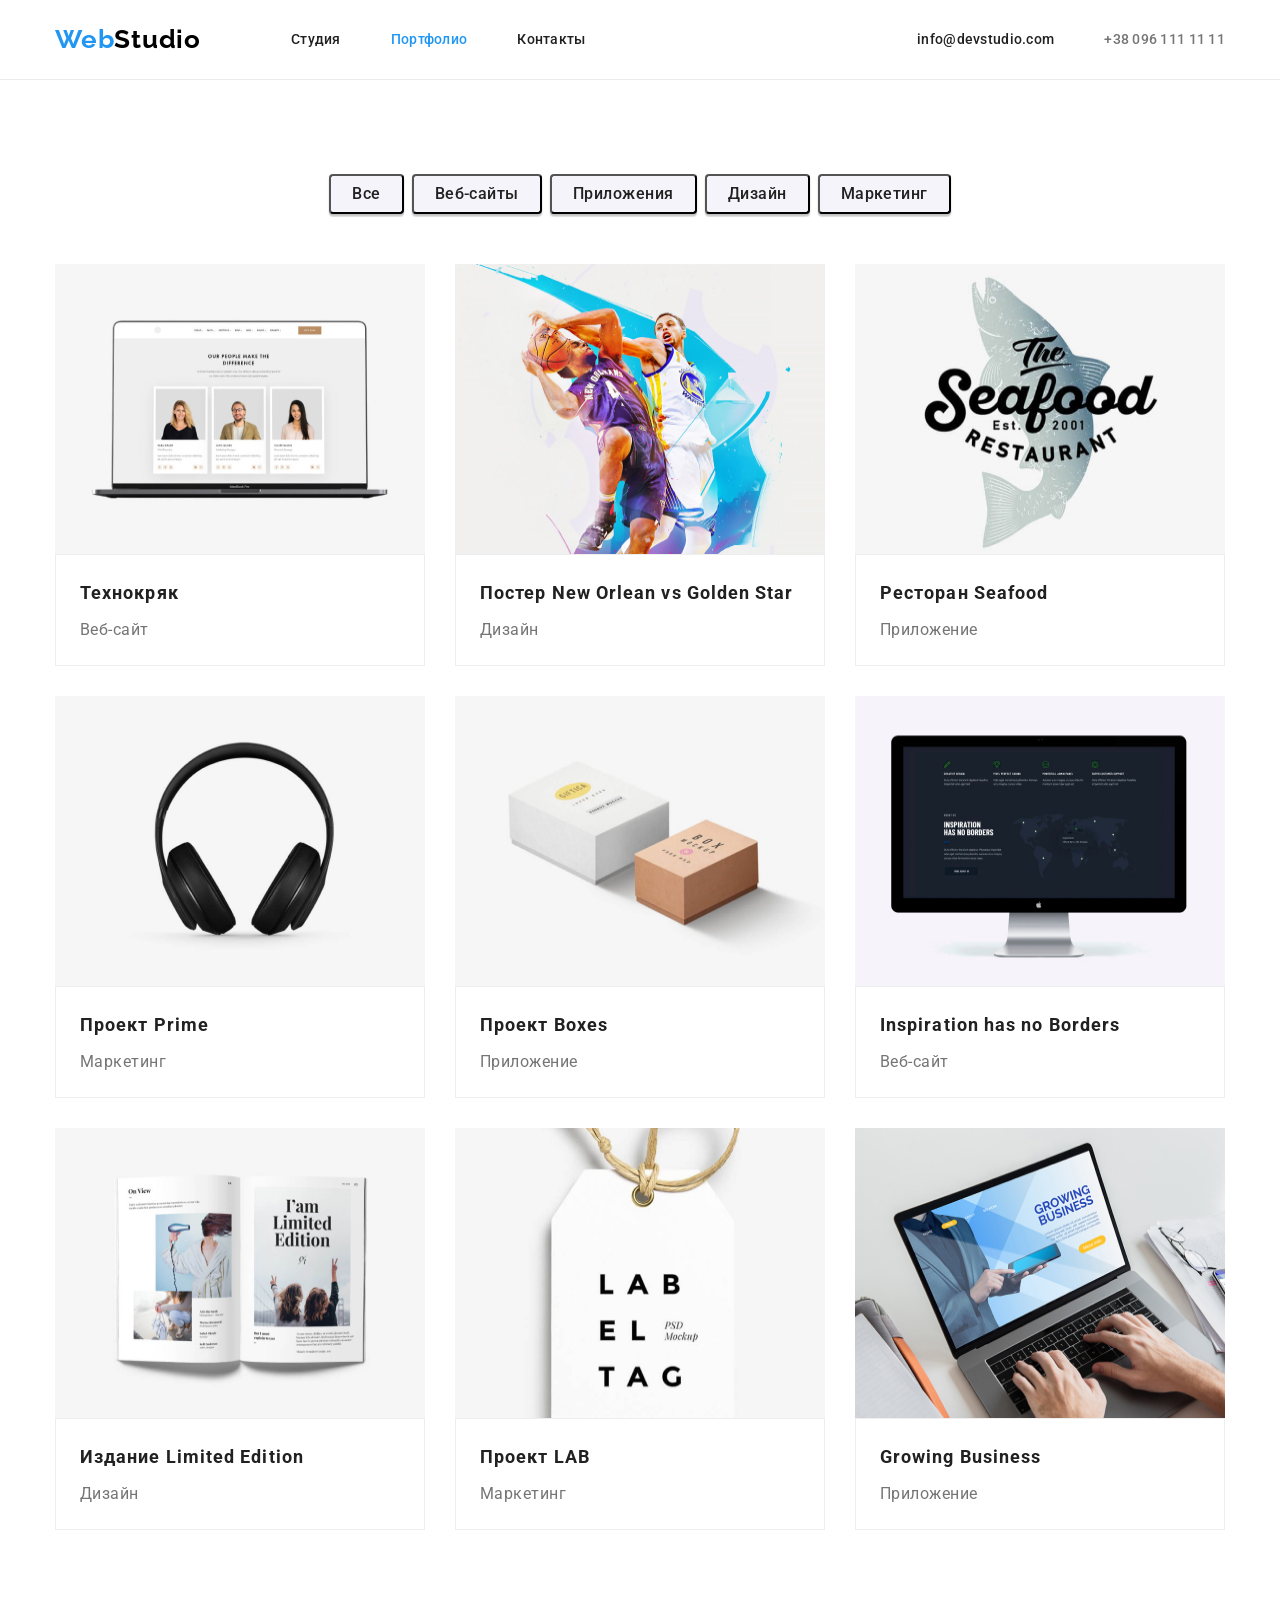
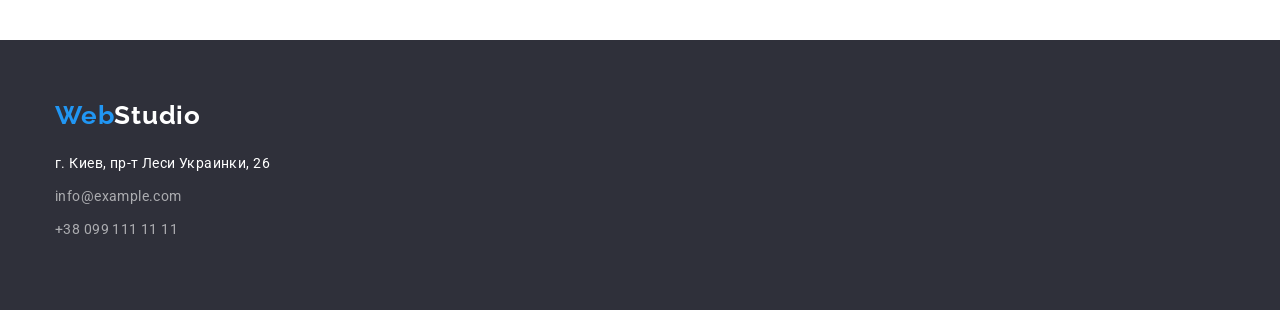
==== portfolio.html @ 82987be6 "Initial commit" ====
<!DOCTYPE html>
<html lang="ru">
  <head>
    <meta charset="UTF-8" />
    <meta http-equiv="X-UA-Compatible" content="IE=edge" />
    <meta name="viewport" content="width=device-width, initial-scale=1.0" />
    <title>Portfolio</title>
    <!-- Fonts start -->
    <link rel="preconnect" href="https://fonts.googleapis.com" />
    <link rel="preconnect" href="https://fonts.gstatic.com" crossorigin />
    <link
      href="https://fonts.googleapis.com/css2?family=Raleway:wght@700&family=Roboto:wght@400;500;700;900&display=swap"
      rel="stylesheet"
    />
    <!-- Fonts end -->
    <!-- Normalize start -->
    <link
      rel="stylesheet"
      href="https://cdnjs.cloudflare.com/ajax/libs/modern-normalize/1.1.0/modern-normalize.min.css"
      integrity="sha512-wpPYUAdjBVSE4KJnH1VR1HeZfpl1ub8YT/NKx4PuQ5NmX2tKuGu6U/JRp5y+Y8XG2tV+wKQpNHVUX03MfMFn9Q=="
      crossorigin="anonymous"
      referrerpolicy="no-referrer"
    />
    <!-- Normalize end -->
    <link rel="stylesheet" href="./scc/styles.css" />
  </head>
  <body>
    <!-- Header section -->
    <header class="header">
      <div class="container header-container">
        <a class="logo link" href="/" lang="en">Web<span class="lg">Studio</span></a>
        <nav class="header-nav">
          <ul class="header-list list">
            <li class="header-item">
              <a class="header-link link" href="./index.html">Студия</a>
            </li>
            <li class="header-item">
              <a class="header-link header-link-current link" href="">Портфолио</a>
            </li>
            <li class="header-item">
              <a class="header-link link" href="">Контакты</a>
            </li>
          </ul>
        </nav>
        <ul class="header-cnt list">
          <li class="header-cnt-item">
            <a class="header-mail link" href="mailto:info@devstudio.com">info@devstudio.com</a>
          </li>
          <li class="header-cnt-item">
            <a class="header-phone link" href="tel:+380961111111">+38 096 111 11 11</a>
          </li>
        </ul>
      </div>
    </header>
    <!-- Main section-->
    <main>
      <!-- portfolio section-->
      <section class="portfolio section">
        <!-- Логический подзаголовок СКРЫТ-->
        <h1 class="visually-hidden">Портфолио</h1>
        <!-- fiters part-->
        <ul class="container filters-list">
          <li class="fl-list-item list">
            <button class="fl-btn" type="button">Все</button>
          </li>
          <li class="fl-list-item list">
            <button class="fl-btn" type="button">Веб-сайты</button>
          </li>
          <li class="fl-list-item list">
            <button class="fl-btn" type="button">Приложения</button>
          </li>
          <li class="fl-list-item list">
            <button class="fl-btn" type="button">Дизайн</button>
          </li>
          <li class="fl-list-item list">
            <button class="fl-btn" type="button">Маркетинг</button>
          </li>
        </ul>
        <!-- projects part-->
        <div class="container">
          <ul class="pf-lists">
            <li class="pf-list item list">
              <img
                class="pf-img"
                src="./images/portfolio/pf-box-1.jpg"
                alt=""
                width="370"
                height="290"
              />
              <div class="wrapper">
                <h2 class="pf-list-subtitle">Технокряк</h2>
                <p class="pf-descript">Веб-сайт</p>
              </div>
            </li>
            <li class="pf-list item list">
              <img
                class="pf-img"
                src="./images/portfolio/pf-box-2.jpg"
                alt=""
                width="370"
                height="290"
              />
              <div class="wrapper">
                <h2 class="pf-list-subtitle">Постер New Orlean vs Golden Star</h2>
                <p class="pf-descript">Дизайн</p>
              </div>
            </li>
            <li class="pf-list item list">
              <img
                class="pf-img"
                src="./images/portfolio/pf-box-3.jpg"
                alt=""
                width="370"
                height="290"
              />
              <div class="wrapper">
                <h2 class="pf-list-subtitle">Ресторан Seafood</h2>
                <p class="pf-descript">Приложение</p>
              </div>
            </li>
            <li class="pf-list item list">
              <img
                class="pf-img"
                src="./images/portfolio/pf-box-4.jpg"
                alt=""
                width="370"
                height="290"
              />
              <div class="wrapper">
                <h2 class="pf-list-subtitle">Проект Prime</h2>
                <p class="pf-descript">Маркетинг</p>
              </div>
            </li>
            <li class="pf-list item list">
              <img
                class="pf-img"
                src="./images/portfolio/pf-box-5.jpg"
                alt=""
                width="370"
                height="290"
              />
              <div class="wrapper">
                <h2 class="pf-list-subtitle">Проект Boxes</h2>
                <p class="pf-descript">Приложение</p>
              </div>
            </li>
            <li class="pf-list item list">
              <img
                class="pf-img"
                src="./images/portfolio/pf-box-6.jpg"
                alt=""
                width="370"
                height="290"
              />
              <div class="wrapper">
                <h2 class="pf-list-subtitle" lang="en">Inspiration has no Borders</h2>
                <p class="pf-descript">Веб-сайт</p>
              </div>
            </li>
            <li class="pf-list item list">
              <img
                class="pf-img"
                src="./images/portfolio/pf-box-7.jpg"
                alt=""
                width="370"
                height="290"
              />
              <div class="wrapper">
                <h2 class="pf-list-subtitle">Издание Limited Edition</h2>
                <p class="pf-descript">Дизайн</p>
              </div>
            </li>
            <li class="pf-list item list">
              <img
                class="pf-img"
                src="./images/portfolio/pf-box-8.jpg"
                alt=""
                width="370"
                height="290"
              />
              <div class="wrapper">
                <h2 class="pf-list-subtitle">Проект LAB</h2>
                <p class="pf-descript">Маркетинг</p>
              </div>
            </li>
            <li class="pf-list item list">
              <img
                class="pf-img"
                src="./images/portfolio/pf-box-9.jpg"
                alt=""
                width="370"
                height="290"
              />
              <div class="wrapper">
                <h2 class="pf-list-subtitle" lang="en">Growing Business</h2>
                <p class="pf-descript">Приложение</p>
              </div>
            </li>
          </ul>
        </div>
      </section>
    </main>
    <!-- Footer section -->
    <footer class="footer">
      <div class="container">
        <a class="logo link" href="/" lang="en">Web<span class="f-lg">Studio</span></a>
        <address class="address">
          <ul class="address-list list">
            <li class="address-item">
              <a href="" class="address-add link">г. Киев, пр-т Леси Украинки, 26</a>
            </li>
            <li class="address-item">
              <a class="address-mail link" href="mailto:info@example.com">info@example.com</a>
            </li>
            <li class="address-item">
              <a class="address-phone link" href="tel:+380991111111">+38 099 111 11 11</a>
            </li>
          </ul>
        </address>
      </div>
    </footer>
  </body>
</html>
---- scc/styles.css ----
:root {
    /* fonts */
    --main-font: "Roboto", sans-serif;
    --secondary-font: "Raleway", sans-serif;

    /* text colors */
    --main-txt-cl:#212121;
    --secondary-cl: #757575;
    --accent-cl:#2196F3;
    --btn-txt-cl:#ffffff;

    /* bg colors */
    --light-bg-cl: #E5E5E5;
    --blond-bg-cl: #F5F4FA;
    --dark-bg-cl: #2F303A;
    
    /* other */

}
body{
    font-family: var(--main-font);
    color: var(--main-txt-cl);
}

    /* reset styles */
    h1,
    h2,
    h3,
    h4,
    h5,
    h6,
    p {
        margin: 0;
    }

    img {
    display: block;
    }

.link {
    text-decoration: none;
    color: currentColor;
}

.list {
    list-style: none; 
    padding: 0;
    margin: 0;
}


/* base styles */
.container {
    width: 1200px;
    padding-right: 15px;
    padding-left: 15px;
    margin-right: auto;
    margin-left: auto;

    /* outline: 2px solid red;
    outline-offset: -2px; */
}    

.section {
    padding-top: 94px;
    padding-bottom: 94px;
   
    /* outline: 8px solid rgb(71, 77, 255); */
}

.visually-hidden {
  position: absolute;
  width: 1px;
  height: 1px;
  margin: -1px;
  border: 0;
  padding: 0;
  
  white-space: nowrap;
  clip-path: inset(100%);
  clip: rect(0 0 0 0);
  overflow: hidden;
}

 /* 
==================
     Header
=================
*/ 

.header {
    padding-top: 24px;
    padding-bottom: 24px;
    border-bottom-width: 1px;
    border-bottom-style: solid;
    border-bottom-color: #ECECEC;
}

.header-container {
    display: flex;
    align-items: center;
}

.logo {
    margin-right: 90px;
    /* margin-left: 200px; */
    font-family: var(--secondary-font);
    font-weight: 700;
    font-size: 26px;
    line-height: calc(31 / 26);
    letter-spacing: 0.03em;
    color: var(--accent-cl);
} 

.lg{
    color: #000000;
} 

.header-nav{
    /* margin-right: 330px; */
    margin-right: auto;     
}

.header-list {
    display: flex;
    gap: 50px;
}

.header-cnt {
    display: flex;
}

.header-link,
.header-mail {
    padding-top: 32px;
    padding-bottom: 32px;
    font-weight: 500;
    font-size: 14px;
    line-height: calc(16 / 14);
    letter-spacing: 0.02em;
    color: var(--main-txt-cl);
}

.header-link:hover,
.header-link:focus, 
.header-phone:hover,
.header-phone:focus {
    color: var(--accent-cl);
}

.header-link-current {
    color: var(--accent-cl);
}

.header-phone {
    padding-top: 32px;
    padding-bottom: 32px;
    font-weight: 500;
    font-size: 14px;
    line-height: calc(16 / 14);
    letter-spacing: 0.02em; 
    color: var(--secondary-cl);
}

.header-mail {
    margin-right: 50px;
}

/* 
     MAIN
==================
Hero section
=================
*/ 

.hero {
    padding-top: 200px;
    padding-bottom: 200px;   

    background-color: var(--dark-bg-cl);         
}

.ctn {
    height: 200px;
    width: 700px;
    text-align: center;  
    /* outline: 2px solid teal;     */
}

.main-title {
    /* padding-top: 200px; */
    /* padding-bottom: 280px; */
    margin-bottom: 30px;
    font-weight: 900;
    font-size: 44px;
    line-height: calc(60 / 44);     
    letter-spacing: 0.06em;
    text-transform: uppercase; 
    color: #FFFFFF;
}

.hero-btn:hover,
.hero-btn:focus {
    visibility: hidden;
}
/* кнопка не наследует шрифты */
.hero-btn {
    max-width: 250px;
    min-width: 200px;
    min-height: 50px;
    /* padding: 9px 31px;  */
    /* margin-top: 30px; */
    font-family: inherit;
    font-weight: 700;
    font-size: 16px;
    line-height: calc(30 / 16);    
    /* text-align: center; */
    letter-spacing: 0.06em;
    color: var(--btn-txt-cl);
    background-color: var(--accent-cl);
    cursor: pointer;  

    box-shadow: 0px 4px 4px rgba(0, 0, 0, 0.15);    
    border-radius: 4px; 
}

 
 /* ============
 Features section
=================
*/  

.features-list {
    display: flex;
    gap: 30px;
    /* background-color: var(--light-bg-cl); */
}

.features-item {
    width: 270px;
}

.features-subtitle {
    margin-bottom: 10px;
    font-weight: 700;
    font-size: 14px;
    line-height: calc (16 \ 14);
    letter-spacing: 0.03em;
    text-transform: uppercase;
    color: var(--main-txt-cl);
}
 
.features-descript { 
    font-size: 14px;
    line-height: calc(24 / 14);
    letter-spacing: 0.03em; 
    color: var(--secondary-cl);
}

/* 
==================
 Affairs section
=================
*/ 

.affair {
    padding-top: 0;
}

.affairs-list {
    display: flex;
    gap: 30px;
   /* background-color: var(--light-bg-cl); */
}

.affairs-title {
margin-bottom: 50px;
font-weight: 700;
font-size: 36px;
line-height: calc(42 / 36);
text-align: center;
letter-spacing: 0.03em;
color: var(--main-txt-cl);
}

/* 
==================
 team section
=================
*/

.team {
   background-color: var(--blond-bg-cl);
}

.team-list {
    display: flex;
    gap: 30px;
}

.team-title {
    margin-bottom: 50px; 
    font-weight: 700;
    font-size: 36px;
    line-height: calc(42 / 36);
    text-align: center;
    letter-spacing: 0.03em;
    color: var(--main-txt-cl);
}

.team-wrapper{
    padding-top: 30px;
    padding-right: 5px;
    padding-bottom: 30px;
    padding-left: 5px; 

    text-align: center;  
    /* outline: 2px solid green; */
} 

.team-list-subtitle {
    margin-bottom: 10px;
    font-weight: 500;
    font-size: 16px;
    line-height: calc(19 / 16);
    /* text-align: center; */
    letter-spacing: 0.03em;
    color: var(--main-txt-cl);
}

.team-descript {
    /* font-weight: 400; */
    font-size: 16px;
    line-height: calc(19 / 16);
    /* text-align: center; */
    letter-spacing: 0.03em; 
    color: var(--secondary-cl);
} 

/* 
==================
 footer
=================
*/ 
.footer {
    padding-top: 60px;
    padding-bottom: 60px;
    background-color: var(--dark-bg-cl);
}

/* .logo {
    font-weight: 700;
    font-size: 26px;
    line-height: cacl(31 / 26);
    letter-spacing: 0.03em;
    color: #2196F3;
} */

.ftr{
    margin-bottom: 20px;
}

.f-lg {
    color: #FFFFFF;
}

/* .ftr{
    margin-bottom: 20px;
} */

.address{
    margin-top: 20px;
    font-style: normal;
    /* visibility: hidden; */
}

.address-item {
    margin-bottom: 9px;
}

.address-add {
    /* font-weight: 400; */
    font-size: 14px;
    line-height:calc(24 / 14);
    letter-spacing: 0.03em;
    color: #FFFFFF;
}

.address-mail,
.address-phone {
    /* font-weight: 400; */
    font-size: 14px;
    line-height: calc(24 / 14);
    letter-spacing: 0.03em;
    color: rgba(255, 255, 255, 0.6);
}

.address-add:hover,
.address-add:focus, 
.address-mail:hover,
.address-mail:focus, 
.address-phone:hover,
.address-phone:focus {
    color: var(--accent-cl);
}

/* 
==================
==================
 Portfolio page
=================
    Main section
================== 
    Portfolio section
==================
    fiters part
==================   
*/

.filters-list {
    display: flex;
    gap: 8px;
    /* width: 611px; */
    /* height: 54px; */
    justify-content: center;
    margin-top: 0;
    margin-bottom: 50px;
    }

.fl-btn {
    /* height: 38px; */
    font-family: inherit;
    font-weight: 500;
    font-size: 16px;
    line-height: calc(26 / 16);
    text-align: center;
    letter-spacing: 0.03em;
    color: var(--main-txt-cl);
    background: var(--blond-bg-cl);
    cursor: pointer;
    display: inline-block;
   
    box-shadow: 0px 3px 1px rgba(0, 0, 0, 0.1), 0px 1px 2px rgba(0, 0, 0, 0.08), 0px 2px 2px rgba(0, 0, 0, 0.12);
    padding: 5px 21px;
    border-radius: 4px;    
} 

.fl-btn:hover,
.fl-btn:focus {
    color: var(--btn-txt-cl);
    background-color: var(--accent-cl);    
}


/* 
==================
    projects part
=================
*/ 

.pf-lists {
  display: flex;
  /* Make a flex container multiline */
  flex-wrap: wrap;
  /* Set gap between rows and columns */
  gap: 30px;
  padding: 0;
  list-style: none;
}

.wrapper{
    padding-top: 20px;
    padding-right: 24px;
    padding-bottom: 20px;
    padding-left: 24px; 

    border-top-width: 1px;
    border-top-style: solid;
    border-top-color: #EEEEEE;

    border-right-width: 1px;
    border-right-style: solid;
    border-right-color: #EEEEEE;

    border-bottom-width: 1px;
    border-bottom-style: solid;
    border-bottom-color: #EEEEEE;

    border-left-width: 1px;
    border-left-style: solid;
    border-left-color: #EEEEEE;     
    /* outline: 2px solid green; */
}

.item {
  /*  Set the width of the elements  */
  flex-basis: calc((100% - 60px) / 3);
  
}
 
.pf-list-subtitle {
    margin-bottom: 4px;
    font-weight: 700;
    font-size: 18px;
    line-height: calc(36 /18);
    letter-spacing: 0.06em;
    color: var(--main-txt-cl);
}

.pf-descript {
    /* font-weight: 400; */
    font-size: 16px;
    line-height: calc(30 / 16); 
    letter-spacing: 0.03em; 
    color: var(--secondary-cl);
}
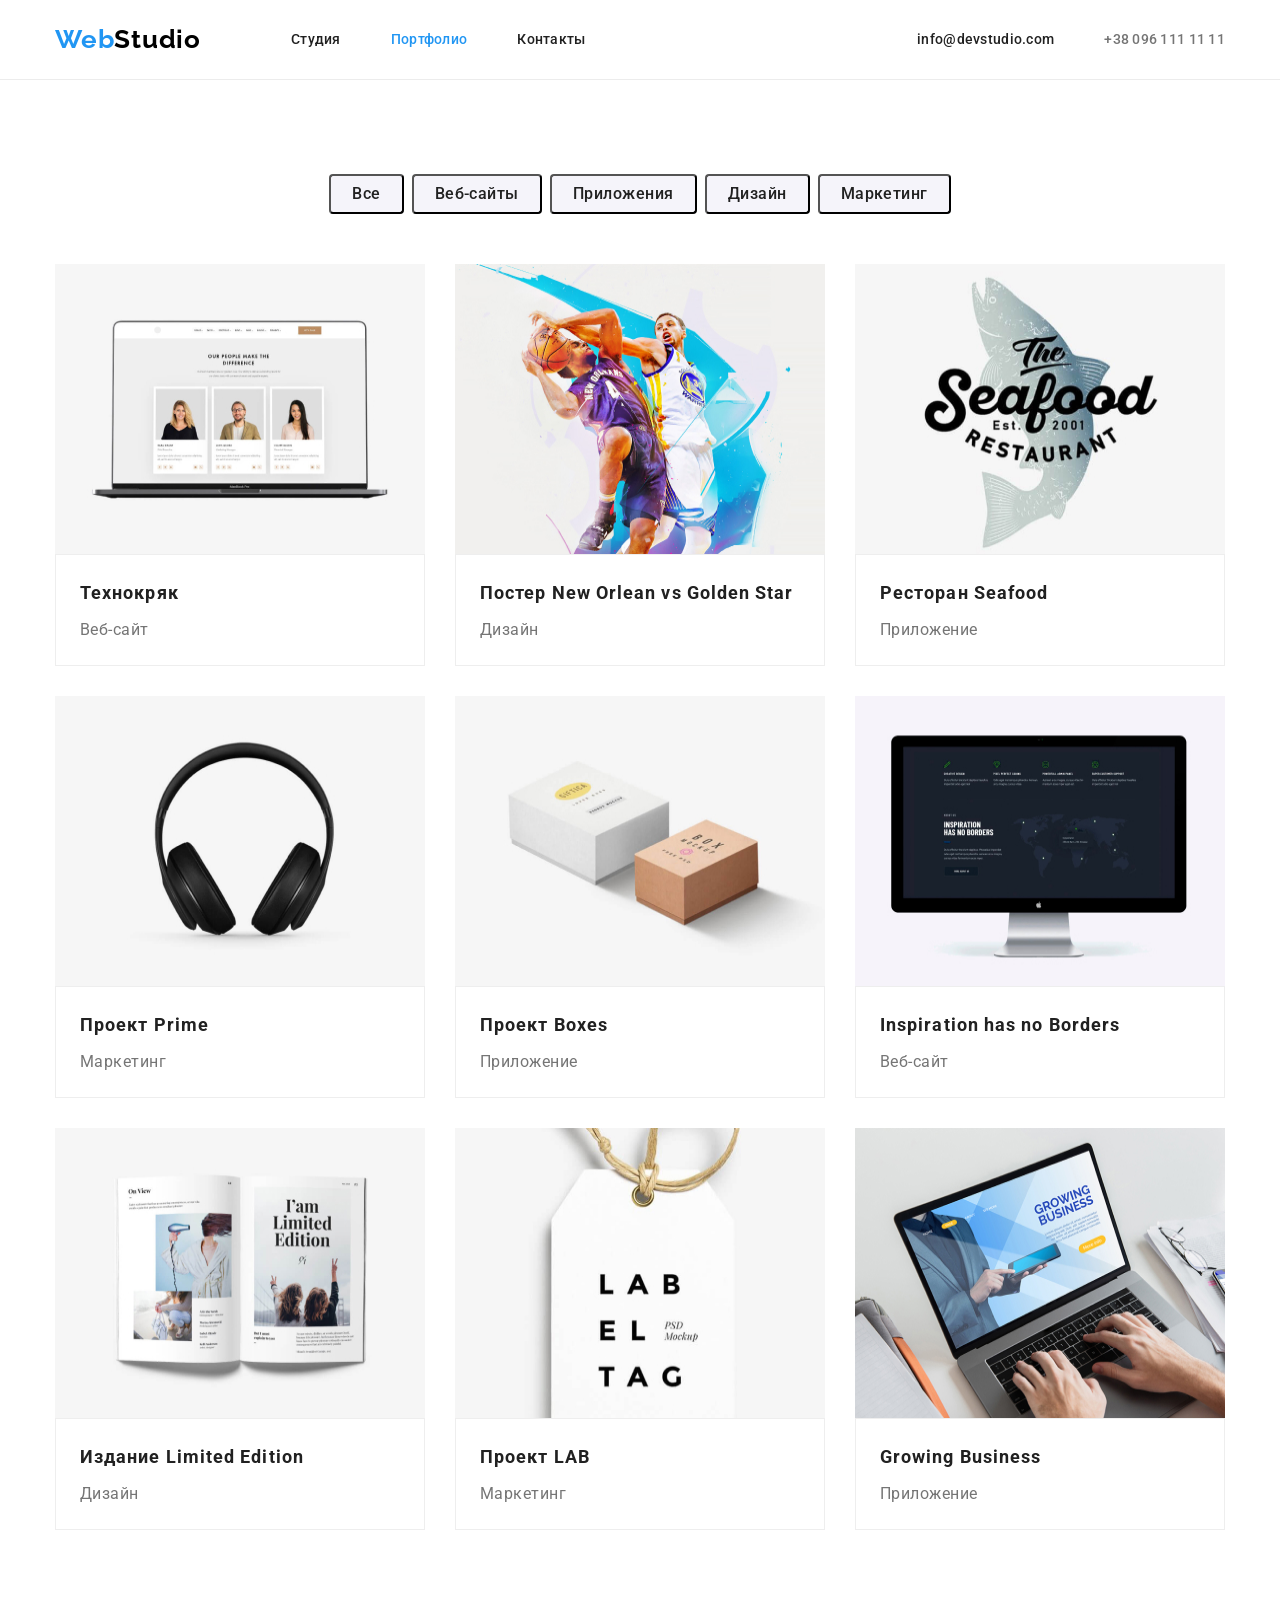
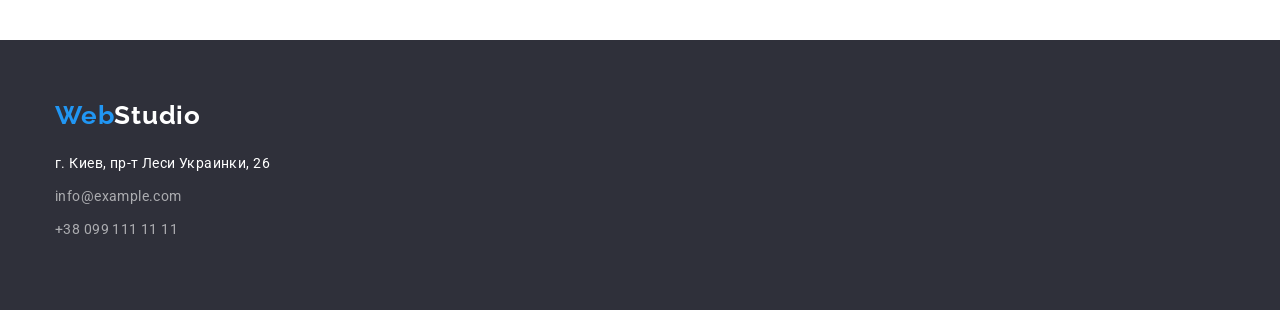
==== commit f5fe56bd: "next one" ====
--- a/portfolio.html
+++ b/portfolio.html
@@ -79,7 +79,7 @@
         <!-- projects part-->
         <div class="container">
           <ul class="pf-lists">
-            <li class="pf-list item list">
+            <li class="pf-list-item list">
               <img
                 class="pf-img"
                 src="./images/portfolio/pf-box-1.jpg"
@@ -92,7 +92,7 @@
                 <p class="pf-descript">Веб-сайт</p>
               </div>
             </li>
-            <li class="pf-list item list">
+            <li class="pf-list-item list">
               <img
                 class="pf-img"
                 src="./images/portfolio/pf-box-2.jpg"
@@ -105,7 +105,7 @@
                 <p class="pf-descript">Дизайн</p>
               </div>
             </li>
-            <li class="pf-list item list">
+            <li class="pf-list-item list">
               <img
                 class="pf-img"
                 src="./images/portfolio/pf-box-3.jpg"
@@ -118,7 +118,7 @@
                 <p class="pf-descript">Приложение</p>
               </div>
             </li>
-            <li class="pf-list item list">
+            <li class="pf-list-item list">
               <img
                 class="pf-img"
                 src="./images/portfolio/pf-box-4.jpg"
@@ -131,7 +131,7 @@
                 <p class="pf-descript">Маркетинг</p>
               </div>
             </li>
-            <li class="pf-list item list">
+            <li class="pf-list-item list">
               <img
                 class="pf-img"
                 src="./images/portfolio/pf-box-5.jpg"
@@ -144,7 +144,7 @@
                 <p class="pf-descript">Приложение</p>
               </div>
             </li>
-            <li class="pf-list item list">
+            <li class="pf-list-item list">
               <img
                 class="pf-img"
                 src="./images/portfolio/pf-box-6.jpg"
@@ -157,7 +157,7 @@
                 <p class="pf-descript">Веб-сайт</p>
               </div>
             </li>
-            <li class="pf-list item list">
+            <li class="pf-list-item list">
               <img
                 class="pf-img"
                 src="./images/portfolio/pf-box-7.jpg"
@@ -170,7 +170,7 @@
                 <p class="pf-descript">Дизайн</p>
               </div>
             </li>
-            <li class="pf-list item list">
+            <li class="pf-list-item list">
               <img
                 class="pf-img"
                 src="./images/portfolio/pf-box-8.jpg"
@@ -183,7 +183,7 @@
                 <p class="pf-descript">Маркетинг</p>
               </div>
             </li>
-            <li class="pf-list item list">
+            <li class="pf-list-item list">
               <img
                 class="pf-img"
                 src="./images/portfolio/pf-box-9.jpg"
--- a/scc/styles.css
+++ b/scc/styles.css
@@ -140,6 +140,15 @@
     letter-spacing: 0.02em;
     color: var(--main-txt-cl);
 }
+/* 
+.header-mail::before {
+    content: '';
+
+    background-image: url(<svg class="tm-icon" width="20" height="20">
+                <use href="./images/icons/symbol-defs.svg#tm-instagram"></use></svg
+              >);
+} */
+
 
 .header-link:hover,
 .header-link:focus, 
@@ -173,11 +182,29 @@
 =================
 */ 
 
-.hero {
+/* .hero {
     padding-top: 200px;
     padding-bottom: 200px;   
 
     background-color: var(--dark-bg-cl);         
+} */
+
+.hero { 
+    max-width: 1600px;
+    height: 600px;
+    margin-left: auto;
+    margin-right: auto; 
+
+    padding-top: 200px;
+    padding-bottom: 200px;          
+    background-image: linear-gradient(
+        to right,
+        rgba(47, 48, 58, 0.4),
+        rgba(47, 48, 58, 0.4)
+    ), 
+    url("../images/hero/hr-box-optmz.jpg");
+
+    /* background-color: var(--dark-bg-cl);          */
 }
 
 .ctn {
@@ -236,8 +263,28 @@
     /* background-color: var(--light-bg-cl); */
 }
 
-.features-item {
+/* .features-item {
     width: 270px;
+} */
+
+
+.ftur-box {
+    display: flex;
+    align-items: center;
+    justify-content: center;
+    max-width: 270px;
+    height: 120px;
+    margin-bottom: 30px;    
+
+    background-color: #F5F4FA;
+}
+
+.ftur-icon {
+  display: inline-block;
+  width: 70px;
+  height: 70px;
+  fill: currentColor;
+  
 }
 
 .features-subtitle {
@@ -308,6 +355,11 @@
     color: var(--main-txt-cl);
 }
 
+.team-list-item {
+    box-shadow: 0px 1px 3px rgba(0, 0, 0, 0.12), 0px 1px 1px rgba(0, 0, 0, 0.14), 0px 2px 1px rgba(0, 0, 0, 0.2);
+    border-radius: 0px 0px 4px 4px;
+}
+
 .team-wrapper{
     padding-top: 30px;
     padding-right: 5px;
@@ -335,7 +387,111 @@
     /* text-align: center; */
     letter-spacing: 0.03em; 
     color: var(--secondary-cl);
+    margin-bottom: 16px;
 } 
+
+.tm {
+    display: flex;
+    align-items: center;
+    justify-content: center;
+    gap: 10px;
+}
+
+.t-link {
+   display: flex;
+   align-items: center;
+   justify-content: center;
+      
+   width: 44px;
+   height: 44px;
+   background-color: #FFFFFF;
+   border-radius: 50%;
+
+    outline: 2px solid red;
+    outline-offset: -2px;
+}
+
+.tm-icon {
+    /* fill: AFB1B8;  */
+    /* fill: red; */
+    fill: none;
+     fill: red;
+}
+
+.t-link:hover {
+    background-color:  #2196F3;
+}
+
+.t-link:hover .tm-icon {
+    /* fill: FFFFFF; */
+    fill: red;
+}
+
+/* 
+==================
+Clients sektion
+=================
+*/ 
+
+.clients {
+    max-width: 1170px;
+    height: 180px;
+    margin-left: auto;
+    margin-right: auto; 
+    
+    padding-bottom: 200px;     
+
+}
+
+
+.clients-list {
+    display: flex;
+    align-items: center;
+    justify-content: center;
+    gap: 30px;
+    /* background-color: var(--light-bg-cl); */
+}
+
+.clients-title {
+margin-bottom: 50px;
+font-weight: 700;
+font-size: 36px;
+line-height: calc(42 / 36);
+text-align: center;
+letter-spacing: 0.03em;
+color: var(--main-txt-cl);
+}
+
+
+/* .client-item {
+    width: 270px;
+} */
+
+
+.cl-box {
+    display: flex;
+    align-items: center;
+    justify-content: center;
+    max-width: 170px;
+    height: 90px;
+    /* margin-bottom: 30px;     */
+    border-top: 1px solid #AFB1B8;
+    border-right: 1px solid #AFB1B8;
+    border-bottom: 1px solid #AFB1B8;
+    border-left: 1px solid #AFB1B8;
+    border-radius: 4px;
+    background-color: #E5E5E5;  
+}
+
+.ftur-icon {
+  display: inline-block;
+  width: 106px;
+  height: 60px;
+  fill: currentColor;
+  
+}
+
+
 
 /* 
 ==================
@@ -346,6 +502,15 @@
     padding-top: 60px;
     padding-bottom: 60px;
     background-color: var(--dark-bg-cl);
+}
+
+.lg-address{
+    margin-right: 70px;
+}
+
+.ft-container {
+    display: flex;
+    align-items: baseline;
 }
 
 /* .logo {
@@ -403,6 +568,34 @@
 .address-phone:focus {
     color: var(--accent-cl);
 }
+
+
+.ft-subtitle {
+    margin-bottom: 20px;
+}
+
+
+.social {
+    display: flex;
+    align-items: center;
+    justify-content: center;
+    gap: 10px;
+}
+
+.fs-link {
+   display: flex;
+   align-items: center;
+   justify-content: center;
+      
+   width: 44px;
+   height: 44px;
+   background-color: #FFFFFF;
+   border-radius: 50%;
+
+    outline: 2px solid red;
+    outline-offset: -2px;
+}
+
 
 /* 
 ==================
@@ -440,7 +633,7 @@
     cursor: pointer;
     display: inline-block;
    
-    box-shadow: 0px 3px 1px rgba(0, 0, 0, 0.1), 0px 1px 2px rgba(0, 0, 0, 0.08), 0px 2px 2px rgba(0, 0, 0, 0.12);
+    /* box-shadow: 0px 3px 1px rgba(0, 0, 0, 0.1), 0px 1px 2px rgba(0, 0, 0, 0.08), 0px 2px 2px rgba(0, 0, 0, 0.12); */
     padding: 5px 21px;
     border-radius: 4px;    
 } 
@@ -448,7 +641,11 @@
 .fl-btn:hover,
 .fl-btn:focus {
     color: var(--btn-txt-cl);
-    background-color: var(--accent-cl);    
+    background-color: var(--accent-cl); 
+    
+    box-shadow: 0px 3px 1px rgba(0, 0, 0, 0.1), 0px 1px 2px rgba(0, 0, 0, 0.08), 0px 2px 2px rgba(0, 0, 0, 0.12);
+    /* padding: 5px 21px;
+    border-radius: 4px;  */  
 }
 
 
@@ -468,6 +665,12 @@
   list-style: none;
 }
 
+.pf-list-item:hover {
+    
+    border: 1px solid #EEEEEE;
+    box-shadow: 0px 1px 1px rgba(0, 0, 0, 0.12), 0px 4px 4px rgba(0, 0, 0, 0.06), 1px 4px 6px rgba(0, 0, 0, 0.16);
+}
+
 .wrapper{
     padding-top: 20px;
     padding-right: 24px;
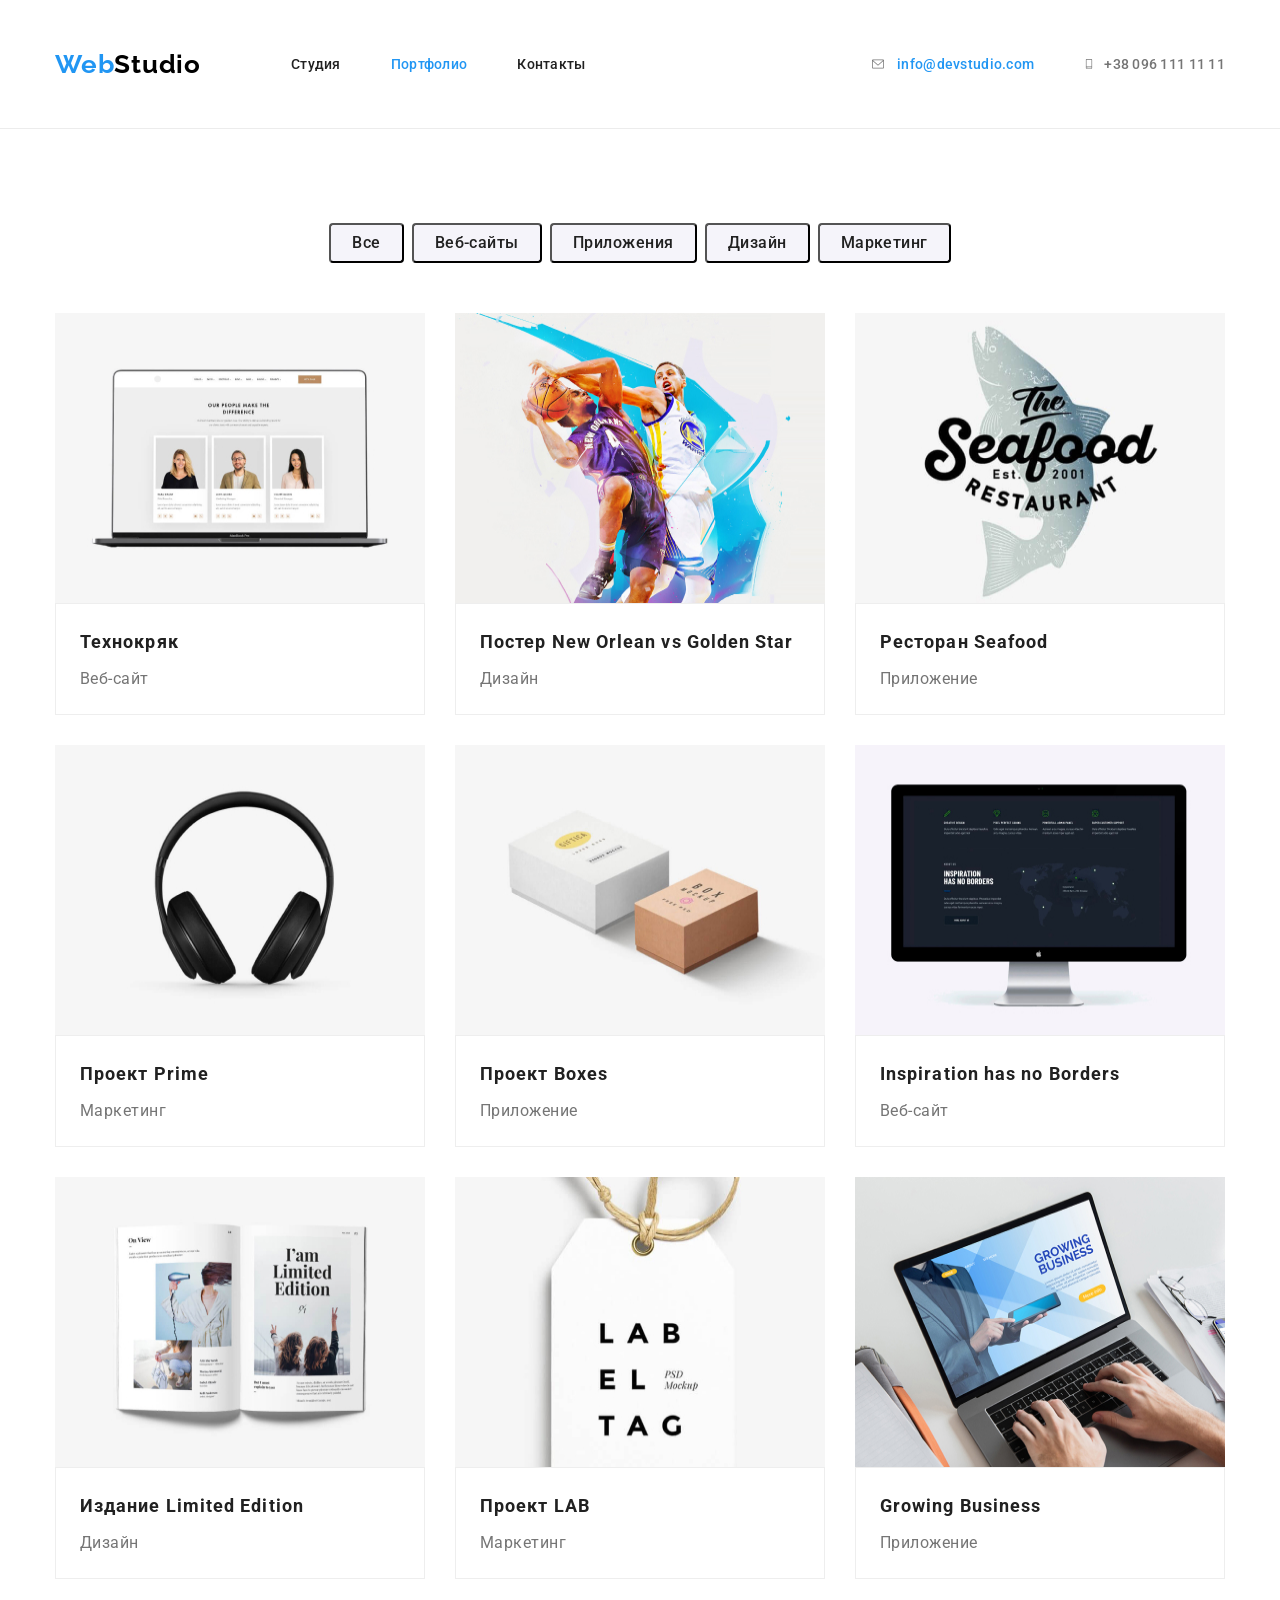
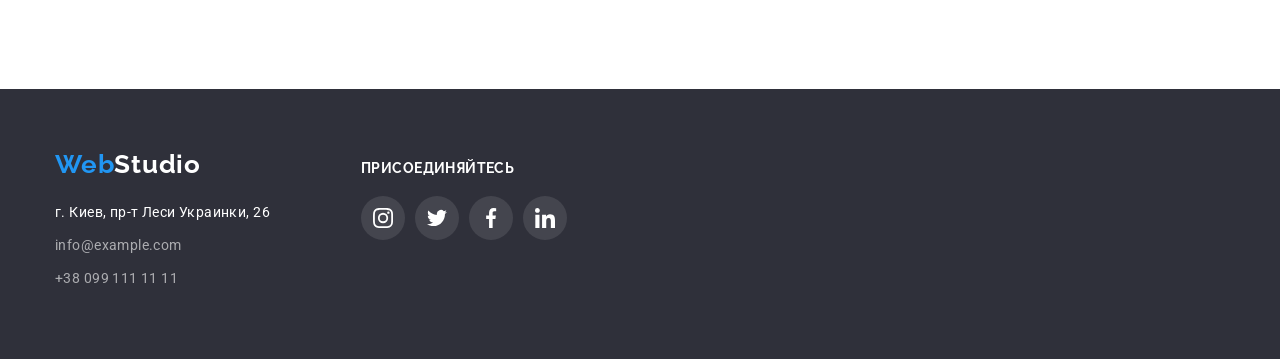
==== commit cfabfdb8: "icons fill forever" ====
--- a/portfolio.html
+++ b/portfolio.html
@@ -44,10 +44,22 @@
         </nav>
         <ul class="header-cnt list">
           <li class="header-cnt-item">
-            <a class="header-mail link" href="mailto:info@devstudio.com">info@devstudio.com</a>
+            <div class="header-box">
+              <svg class="header-icon" width="18" height="12">
+                <use href="./images/icons/symbol-defs.svg#hd-envelope"></use>
+              </svg>
+              <a class="header-mail header-link-current link" href="mailto:info@devstudio.com"
+                >info@devstudio.com</a
+              >
+            </div>
           </li>
           <li class="header-cnt-item">
-            <a class="header-phone link" href="tel:+380961111111">+38 096 111 11 11</a>
+            <div class="header-box">
+              <svg class="header-icon" width="10" height="16">
+                <use href="./images/icons/symbol-defs.svg#hd-smartphone"></use>
+              </svg>
+              <a class="header-phone link" href="tel:+380961111111">+38 096 111 11 11</a>
+            </div>
           </li>
         </ul>
       </div>
@@ -202,21 +214,79 @@
     </main>
     <!-- Footer section -->
     <footer class="footer">
-      <div class="container">
-        <a class="logo link" href="/" lang="en">Web<span class="f-lg">Studio</span></a>
-        <address class="address">
-          <ul class="address-list list">
-            <li class="address-item">
-              <a href="" class="address-add link">г. Киев, пр-т Леси Украинки, 26</a>
-            </li>
-            <li class="address-item">
-              <a class="address-mail link" href="mailto:info@example.com">info@example.com</a>
-            </li>
-            <li class="address-item">
-              <a class="address-phone link" href="tel:+380991111111">+38 099 111 11 11</a>
+      <div class="container ft-container">
+        <div class="lg-address">
+          <a class="logo link ftr" href="/" lang="en">Web<span class="f-lg">Studio</span></a>
+          <address class="address">
+            <ul class="address-list list">
+              <li class="address-item">
+                <a href="" class="address-add ft-lk-current link"
+                  >г. Киев, пр-т Леси Украинки, 26</a
+                >
+              </li>
+              <li class="address-item">
+                <a class="address-mail ft-lk-current link" href="mailto:info@example.com"
+                  >info@example.com</a
+                >
+              </li>
+              <li class="address-item">
+                <a class="address-phone ft-lk-current link" href="tel:+380991111111"
+                  >+38 099 111 11 11</a
+                >
+              </li>
+            </ul>
+          </address>
+        </div>
+        <div class="ft-social">
+          <h4 class="ft-subtitle">присоединяйтесь</h4>
+          <ul class="social list">
+            <!-- social-item -->
+            <li class="fs-item">
+              <a
+                class="fs-link link"
+                href=""
+                target="_blank"
+                rel="noopener no-referrer"
+                aria-label="instagram"
+                ><svg class="ft-icon" width="20" height="20">
+                  <use href="./images/icons/symbol-defs.svg#ftr-instagram"></use></svg
+              ></a>
+            </li>
+            <li class="fs-item">
+              <a
+                class="fs-link link"
+                href=""
+                target="_blank"
+                rel="noopener no-referrer"
+                aria-label="twitter"
+                ><svg class="ft-icon" width="20" height="20">
+                  <use href="./images/icons/symbol-defs.svg#ftr-twitter"></use></svg
+              ></a>
+            </li>
+            <li class="fs-item">
+              <a
+                class="fs-link link"
+                href=""
+                target="_blank"
+                rel="noopener no-referrer"
+                aria-label="facebook"
+                ><svg class="ft-icon" width="20" height="20">
+                  <use href="./images/icons/symbol-defs.svg#ftr-facebook"></use></svg
+              ></a>
+            </li>
+            <li class="fs-item">
+              <a
+                class="fs-link link"
+                href=""
+                target="_blank"
+                rel="noopener no-referrer"
+                aria-label="linkedin"
+                ><svg class="ft-icon" width="20" height="20">
+                  <use href="./images/icons/symbol-defs.svg#ftr-linkedin"></use></svg
+              ></a>
             </li>
           </ul>
-        </address>
+        </div>
       </div>
     </footer>
   </body>
--- a/scc/styles.css
+++ b/scc/styles.css
@@ -129,6 +129,30 @@
 .header-cnt {
     display: flex;
 }
+
+/* .header-mail::before {
+    display: block;
+    content: "";
+    height: 16px;
+    background-image: url(../images/icons/symbol-defs.svg#hd-envelope);
+    background-size: contain;
+    background-position: center;
+
+    outline: 2px solid red;
+
+}
+
+.header-cnt-item:nth-child(1)::before {
+    background-image: url(../images/icons/symbol-defs.svg#hd-envelope);
+} */
+
+
+.header-box {
+    display: flex;
+    align-items: center;
+    justify-content: center;
+    gap: 10px;
+    }
 
 .header-link,
 .header-mail {
@@ -407,15 +431,13 @@
    background-color: #FFFFFF;
    border-radius: 50%;
 
-    outline: 2px solid red;
-    outline-offset: -2px;
+    /* outline: 2px solid red;
+    outline-offset: -2px; */
 }
 
 .tm-icon {
-    /* fill: AFB1B8;  */
-    /* fill: red; */
-    fill: none;
-     fill: red;
+    --color5: #afb1b8;
+    --color4: #afb1b8;
 }
 
 .t-link:hover {
@@ -423,9 +445,11 @@
 }
 
 .t-link:hover .tm-icon {
-    /* fill: FFFFFF; */
-    fill: red;
-}
+   --color5: #fff;
+   --color4: #fff;
+}
+
+
 
 /* 
 ==================
@@ -572,6 +596,17 @@
 
 .ft-subtitle {
     margin-bottom: 20px;
+
+    font-family: var(--secondary-font);
+    font-style: normal;
+    font-weight: 700;
+    font-size: 14px;
+    line-height: calc(16 / 14);
+    letter-spacing: 0.03em;
+    text-transform: uppercase;
+
+    color: #FFFFFF;
+
 }
 
 
@@ -589,12 +624,21 @@
       
    width: 44px;
    height: 44px;
-   background-color: #FFFFFF;
-   border-radius: 50%;
-
-    outline: 2px solid red;
-    outline-offset: -2px;
-}
+   background: rgba(255, 255, 255, 0.1);    
+   border-radius: 50%; 
+
+    /* outline: 2px solid red;
+    outline-offset: -2px; */
+}
+
+.ft-icon {
+    --color4: #fff;
+}
+
+.fs-link:hover {
+    background-color:  #2196F3;
+}
+
 
 
 /* 
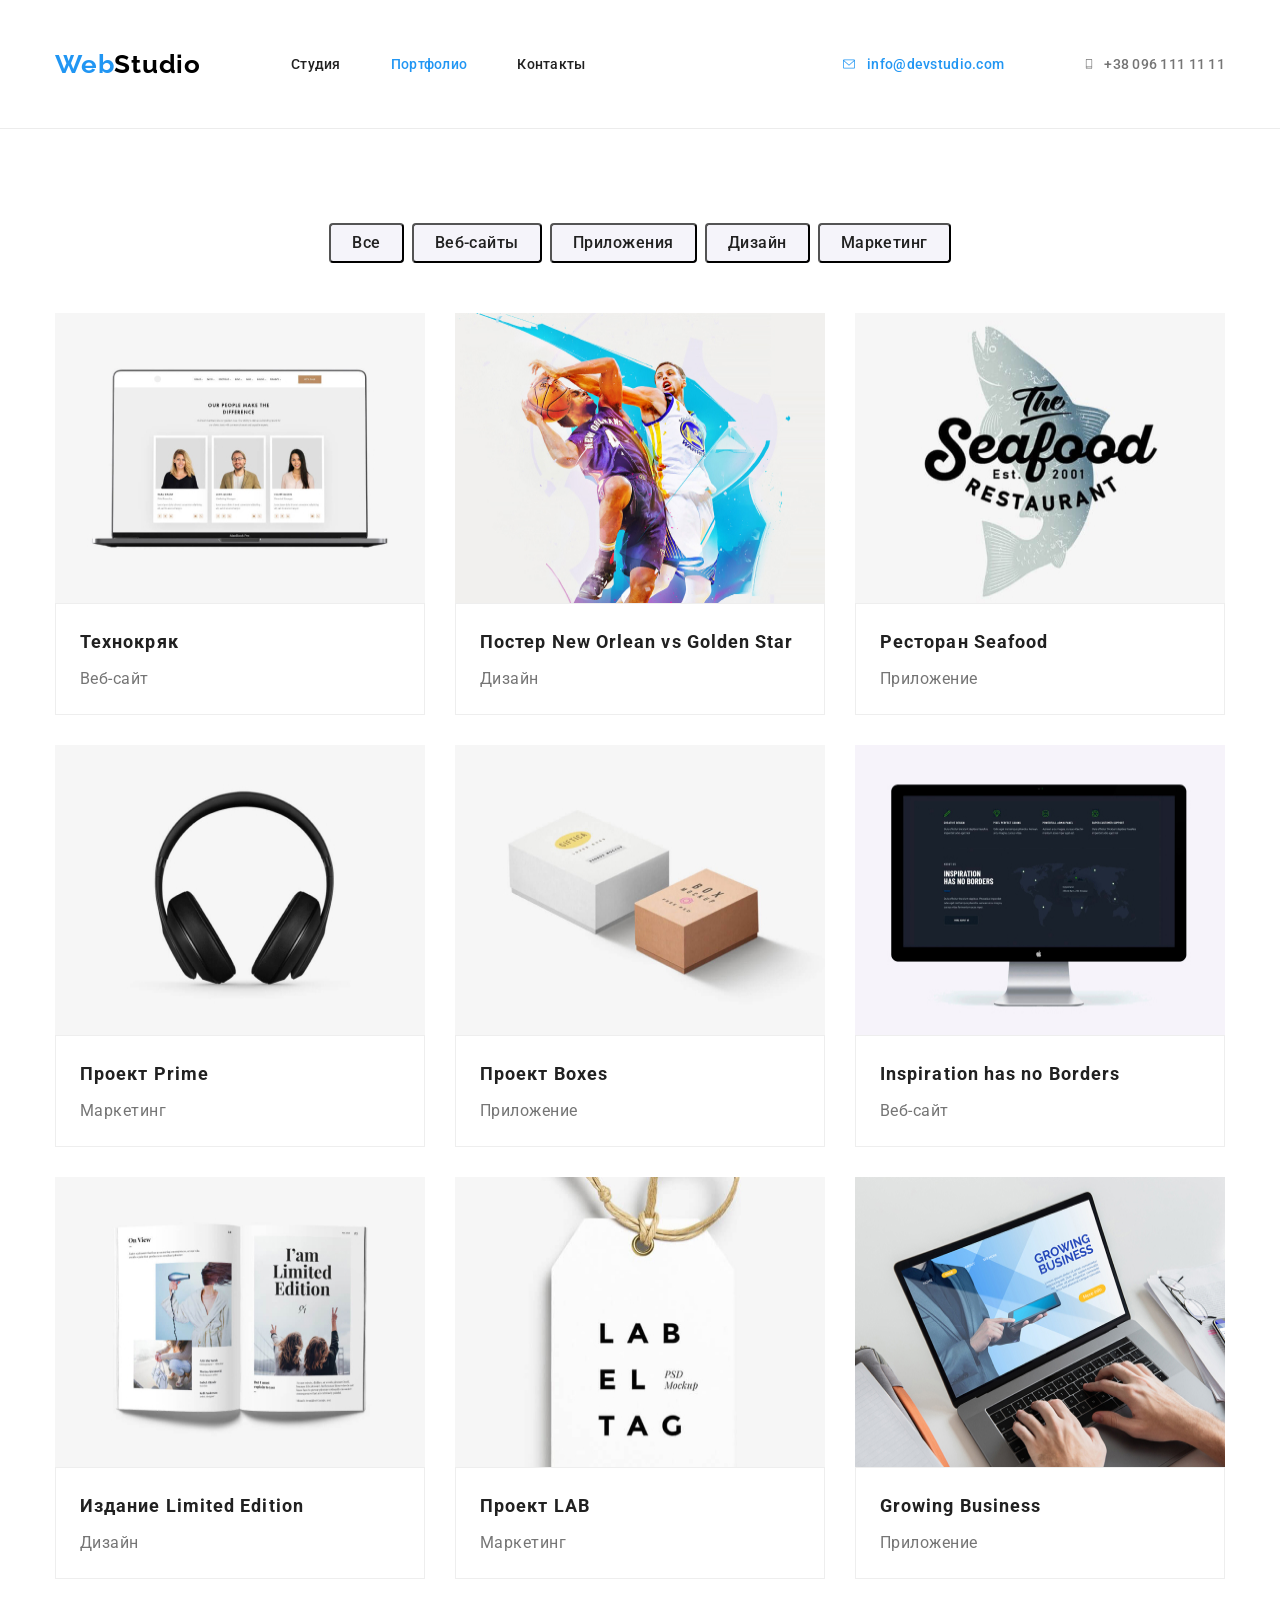
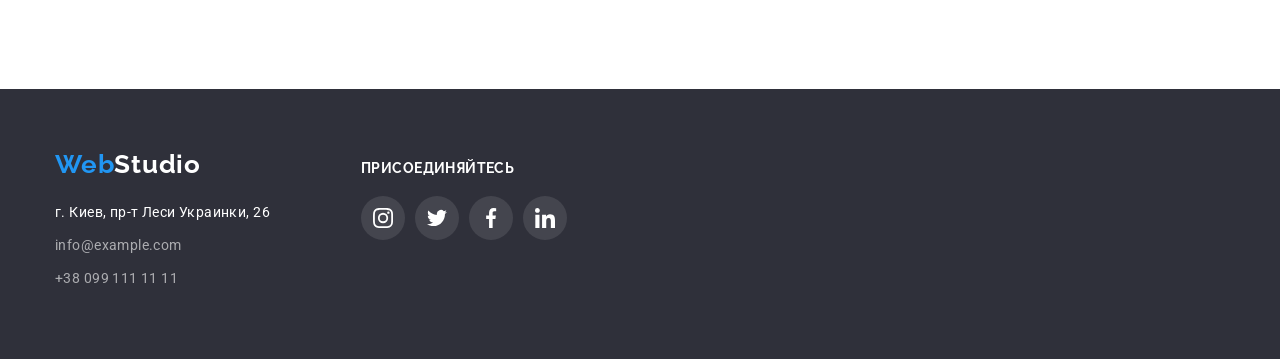
==== commit d6a6b5b6: "goit-markup-hw-04 draft one" ====
--- a/portfolio.html
+++ b/portfolio.html
@@ -45,7 +45,7 @@
         <ul class="header-cnt list">
           <li class="header-cnt-item">
             <div class="header-box">
-              <svg class="header-icon" width="18" height="12">
+              <svg class="hd-icon-ml" width="16" height="12">
                 <use href="./images/icons/symbol-defs.svg#hd-envelope"></use>
               </svg>
               <a class="header-mail header-link-current link" href="mailto:info@devstudio.com"
@@ -55,7 +55,7 @@
           </li>
           <li class="header-cnt-item">
             <div class="header-box">
-              <svg class="header-icon" width="10" height="16">
+              <svg class="hd-icon-smph" width="10" height="16">
                 <use href="./images/icons/symbol-defs.svg#hd-smartphone"></use>
               </svg>
               <a class="header-phone link" href="tel:+380961111111">+38 096 111 11 11</a>
--- a/scc/styles.css
+++ b/scc/styles.css
@@ -128,30 +128,18 @@
 
 .header-cnt {
     display: flex;
-}
-
-/* .header-mail::before {
-    display: block;
-    content: "";
-    height: 16px;
-    background-image: url(../images/icons/symbol-defs.svg#hd-envelope);
-    background-size: contain;
-    background-position: center;
-
-    outline: 2px solid red;
-
-}
-
-.header-cnt-item:nth-child(1)::before {
-    background-image: url(../images/icons/symbol-defs.svg#hd-envelope);
-} */
-
+    align-items: center;
+    justify-content: center;
+    gap: 30px; 
+    /* outline: 2px solid red; */
+}
 
 .header-box {
     display: flex;
     align-items: center;
     justify-content: center;
     gap: 10px;
+    /* outline: 2px solid violet; */
     }
 
 .header-link,
@@ -163,22 +151,31 @@
     line-height: calc(16 / 14);
     letter-spacing: 0.02em;
     color: var(--main-txt-cl);
-}
-/* 
-.header-mail::before {
-    content: '';
-
-    background-image: url(<svg class="tm-icon" width="20" height="20">
-                <use href="./images/icons/symbol-defs.svg#tm-instagram"></use></svg
-              >);
-} */
-
+
+    /* outline: 2px solid green; */
+}
+
+.hd-icon-ml {
+    width: 16px;
+    height: 12px;
+    --color1: var(--accent-cl);
+    /* outline: 2px solid blue; */
+}
+
+.hd-icon-smph {
+    width: 10px;
+    height: 16px;
+    --color1: var(--secondary-cl);
+    /* outline: 2px solid blue; */
+}
 
 .header-link:hover,
 .header-link:focus, 
 .header-phone:hover,
-.header-phone:focus {
+.header-phone:focus,
+.hd-icon-smph:hover {
     color: var(--accent-cl);
+    --color1: var(--accent-cl);
 }
 
 .header-link-current {
@@ -287,11 +284,6 @@
     /* background-color: var(--light-bg-cl); */
 }
 
-/* .features-item {
-    width: 270px;
-} */
-
-
 .ftur-box {
     display: flex;
     align-items: center;
@@ -450,30 +442,20 @@
 }
 
 
-
 /* 
 ==================
 Clients sektion
 =================
 */ 
 
-.clients {
-    max-width: 1170px;
-    height: 180px;
-    margin-left: auto;
-    margin-right: auto; 
-    
-    padding-bottom: 200px;     
-
-}
-
-
 .clients-list {
     display: flex;
     align-items: center;
-    justify-content: center;
+    justify-content:space-between; 
     gap: 30px;
     /* background-color: var(--light-bg-cl); */
+
+    /* outline: 2px solid red; */
 }
 
 .clients-title {
@@ -486,35 +468,58 @@
 color: var(--main-txt-cl);
 }
 
-
-/* .client-item {
-    width: 270px;
-} */
-
-
-.cl-box {
+.client-item {
+    max-width: 170px;
+    height: 90px;
+    margin-bottom: 0;
+    padding-bottom: 0;
+
+    /* outline: 2px solid green; */
+}
+
+/* .cl-box {
     display: flex;
     align-items: center;
     justify-content: center;
+    
     max-width: 170px;
-    height: 90px;
-    /* margin-bottom: 30px;     */
+    height: 90px; 
+    margin-bottom: 30px;     
     border-top: 1px solid #AFB1B8;
     border-right: 1px solid #AFB1B8;
     border-bottom: 1px solid #AFB1B8;
     border-left: 1px solid #AFB1B8;
     border-radius: 4px;
     background-color: #E5E5E5;  
-}
-
-.ftur-icon {
-  display: inline-block;
-  width: 106px;
-  height: 60px;
-  fill: currentColor;
+
+     outline: 2px solid blue;
+}
+
+.cl-box:hover {
+    border: 4px solid red;
+}   */
+
+.cl-icon {
+    display: inline-block;
+    width: 170px;
+    height: 92px;
+    fill: currentColor;
+
+    border-top: 1px solid #AFB1B8;
+    border-right: 1px solid #AFB1B8;
+    border-bottom: 1px solid #AFB1B8;
+    border-left: 1px solid #AFB1B8;
+    border-radius: 4px;
+    background-color: #E5E5E5;  
+
+    /* outline: 2px solid purple; */
+    cursor: pointer;
   
 }
 
+.cl-icon:hover {
+    border: 1px solid #2196F3;
+} 
 
 
 /* 
@@ -608,7 +613,6 @@
     color: #FFFFFF;
 
 }
-
 
 .social {
     display: flex;
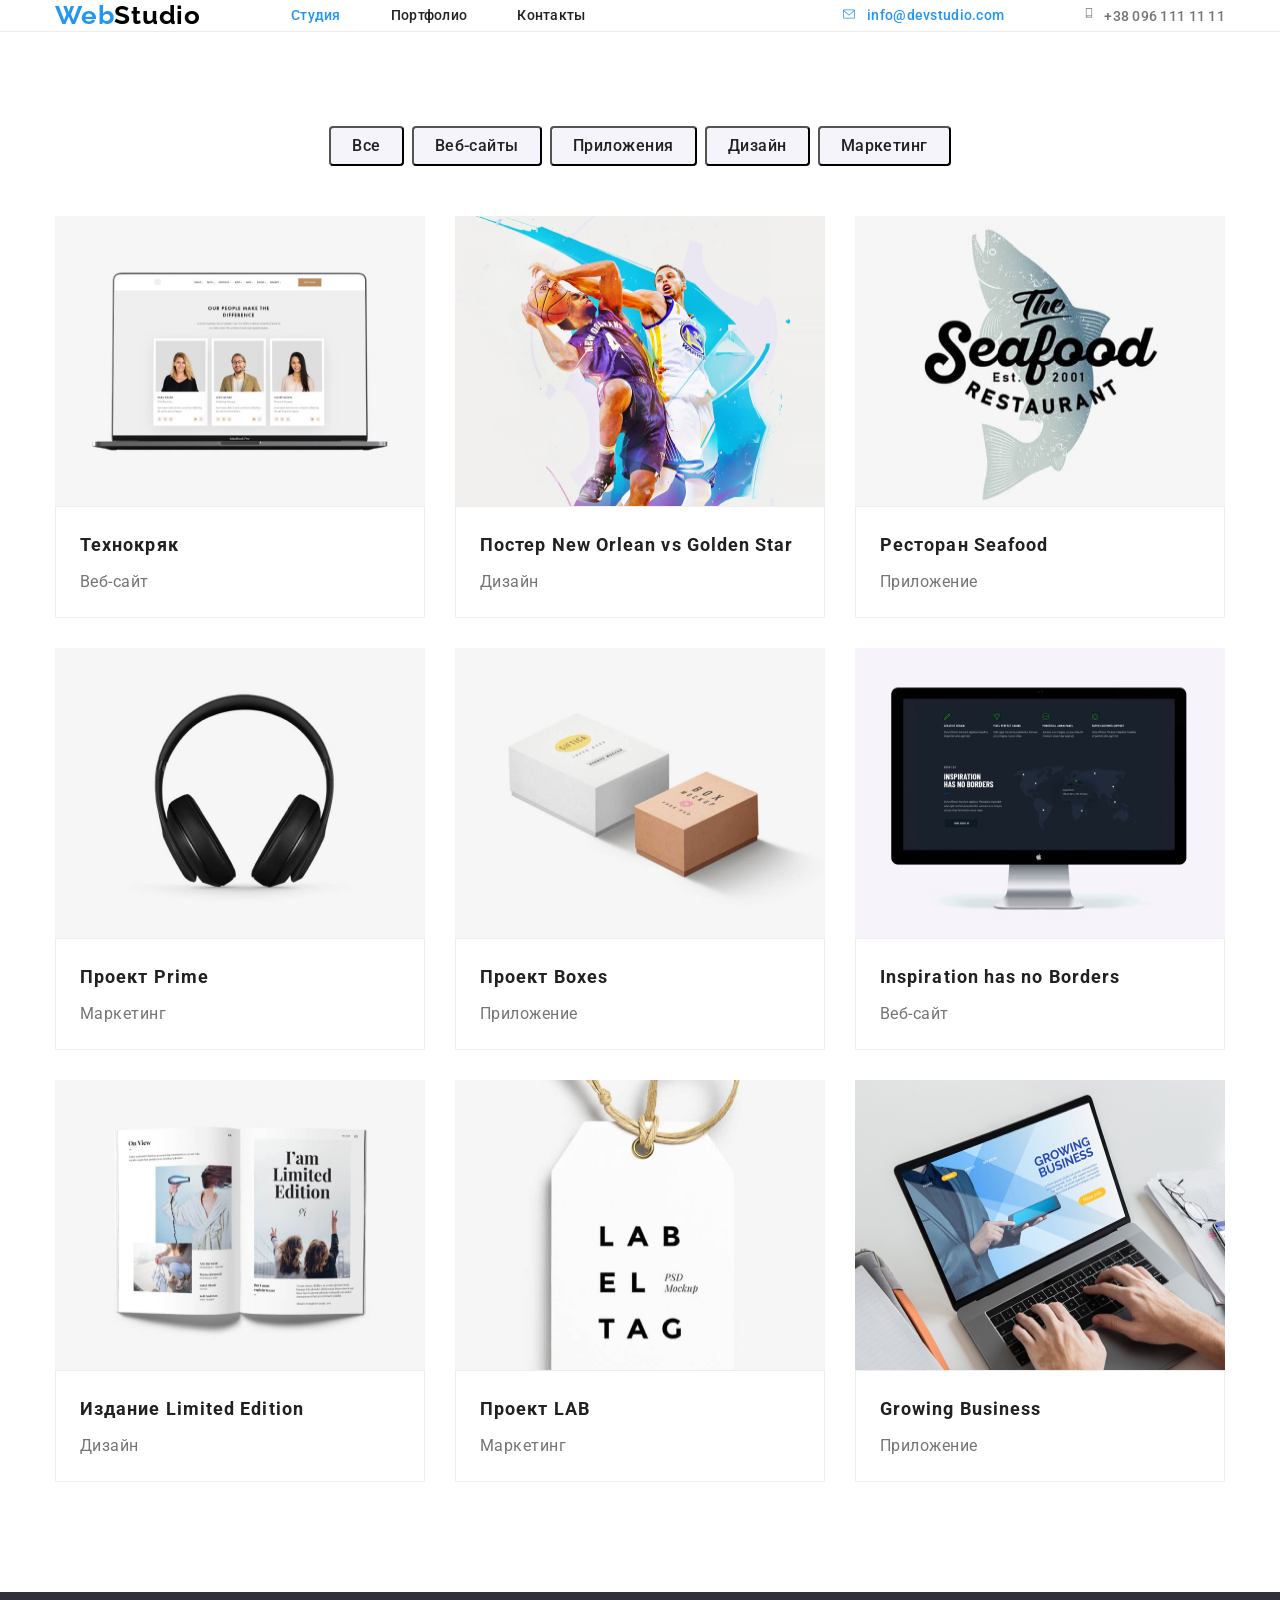
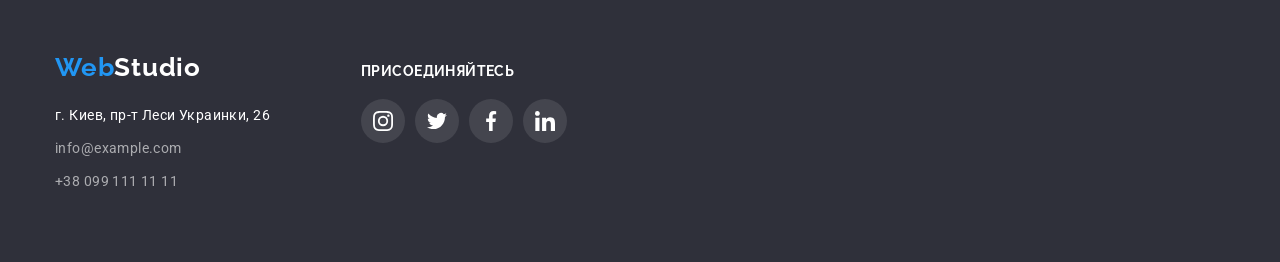
==== commit 273ab431: "goit-markup-hw-04  next" ====
--- a/portfolio.html
+++ b/portfolio.html
@@ -32,10 +32,10 @@
         <nav class="header-nav">
           <ul class="header-list list">
             <li class="header-item">
-              <a class="header-link link" href="./index.html">Студия</a>
+              <a class="header-link header-link-current link" href="">Студия</a>
             </li>
             <li class="header-item">
-              <a class="header-link header-link-current link" href="">Портфолио</a>
+              <a class="header-link link" href="./portfolio.html">Портфолио</a>
             </li>
             <li class="header-item">
               <a class="header-link link" href="">Контакты</a>
@@ -44,22 +44,18 @@
         </nav>
         <ul class="header-cnt list">
           <li class="header-cnt-item">
-            <div class="header-box">
-              <svg class="hd-icon-ml" width="16" height="12">
-                <use href="./images/icons/symbol-defs.svg#hd-envelope"></use>
-              </svg>
-              <a class="header-mail header-link-current link" href="mailto:info@devstudio.com"
-                >info@devstudio.com</a
-              >
-            </div>
+            <a class="header-mail header-link-current link" href="mailto:info@devstudio.com"
+              ><svg class="hd-icon-ml" width="16" height="12">
+                <use href="./images/icons/symbol-defs.svg#hd-envelope"></use></svg
+              >info@devstudio.com</a
+            >
           </li>
           <li class="header-cnt-item">
-            <div class="header-box">
-              <svg class="hd-icon-smph" width="10" height="16">
-                <use href="./images/icons/symbol-defs.svg#hd-smartphone"></use>
-              </svg>
-              <a class="header-phone link" href="tel:+380961111111">+38 096 111 11 11</a>
-            </div>
+            <a class="header-phone link" href="tel:+380961111111"
+              ><svg class="hd-icon-smph" width="10" height="16">
+                <use href="./images/icons/symbol-defs.svg#hd-smartphone"></use></svg
+              >+38 096 111 11 11</a
+            >
           </li>
         </ul>
       </div>
--- a/scc/styles.css
+++ b/scc/styles.css
@@ -89,8 +89,8 @@
 */ 
 
 .header {
-    padding-top: 24px;
-    padding-bottom: 24px;
+    /* padding-top: 24px;
+    padding-bottom: 24px; */
     border-bottom-width: 1px;
     border-bottom-style: solid;
     border-bottom-color: #ECECEC;
@@ -131,19 +131,12 @@
     align-items: center;
     justify-content: center;
     gap: 30px; 
-    /* outline: 2px solid red; */
-}
-
-.header-box {
-    display: flex;
-    align-items: center;
-    justify-content: center;
-    gap: 10px;
-    /* outline: 2px solid violet; */
-    }
+    /* outline: 5px solid red; */
+}
 
 .header-link,
-.header-mail {
+.header-mail,
+.header-phone {
     padding-top: 32px;
     padding-bottom: 32px;
     font-weight: 500;
@@ -152,28 +145,32 @@
     letter-spacing: 0.02em;
     color: var(--main-txt-cl);
 
-    /* outline: 2px solid green; */
+    /* outline: 5px solid green; */
 }
 
 .hd-icon-ml {
+    /* display: inline-block; */
     width: 16px;
     height: 12px;
-    --color1: var(--accent-cl);
+    margin-right: 10px;
+     --color1: currentColor; 
+  
     /* outline: 2px solid blue; */
 }
 
 .hd-icon-smph {
+    /* display: inline-block; */
     width: 10px;
-    height: 16px;
-    --color1: var(--secondary-cl);
+    height: 16px;  
+    margin-right: 10px;
+    --color1: currentColor; 
     /* outline: 2px solid blue; */
 }
 
 .header-link:hover,
 .header-link:focus, 
 .header-phone:hover,
-.header-phone:focus,
-.hd-icon-smph:hover {
+.header-phone:focus  {
     color: var(--accent-cl);
     --color1: var(--accent-cl);
 }
@@ -194,6 +191,8 @@
 
 .header-mail {
     margin-right: 50px;
+
+       /* outline: 5px solid blue; */
 }
 
 /* 
@@ -284,15 +283,22 @@
     /* background-color: var(--light-bg-cl); */
 }
 
-.ftur-box {
-    display: flex;
-    align-items: center;
-    justify-content: center;
+.features-item {
     max-width: 270px;
     height: 120px;
+}
+
+.ftur-box {
+    display: flex;
+    align-items: center;
+    justify-content: center;     
+    /* max-width: 270px; */
+
+    height: 120px;
     margin-bottom: 30px;    
 
     background-color: #F5F4FA;
+     /* outline: 2px solid green; */
 }
 
 .ftur-icon {
@@ -327,7 +333,8 @@
 */ 
 
 .affair {
-    padding-top: 0;
+     display: flex;
+  
 }
 
 .affairs-list {
@@ -346,6 +353,8 @@
 color: var(--main-txt-cl);
 }
 
+
+
 /* 
 ==================
  team section
@@ -372,8 +381,12 @@
 }
 
 .team-list-item {
+
+    background: #FFFFFF;
     box-shadow: 0px 1px 3px rgba(0, 0, 0, 0.12), 0px 1px 1px rgba(0, 0, 0, 0.14), 0px 2px 1px rgba(0, 0, 0, 0.2);
     border-radius: 0px 0px 4px 4px;
+
+    /* outline: 2px solid green; */
 }
 
 .team-wrapper{
@@ -383,7 +396,7 @@
     padding-left: 5px; 
 
     text-align: center;  
-    /* outline: 2px solid green; */
+    /* outline: 10px solid red; */
 } 
 
 .team-list-subtitle {
@@ -432,12 +445,15 @@
     --color4: #afb1b8;
 }
 
-.t-link:hover {
-    background-color:  #2196F3;
-}
-
-.t-link:hover .tm-icon {
-   --color5: #fff;
+.t-link:hover, 
+.t-link:focus {
+background-color:  #2196F3;
+}
+
+
+.t-link:hover .tm-icon,
+.t-link:focus .tm-icon {
+   --color5: #fff; 
    --color4: #fff;
 }
 
@@ -448,15 +464,6 @@
 =================
 */ 
 
-.clients-list {
-    display: flex;
-    align-items: center;
-    justify-content:space-between; 
-    gap: 30px;
-    /* background-color: var(--light-bg-cl); */
-
-    /* outline: 2px solid red; */
-}
 
 .clients-title {
 margin-bottom: 50px;
@@ -468,59 +475,80 @@
 color: var(--main-txt-cl);
 }
 
-.client-item {
+.clients-list {
+    display: flex;
+    align-items: center;
+    justify-content:space-between; 
+    gap: 30px;
+    /* background-color: var(--light-bg-cl); */
+
+    /* outline: 2px solid red; */
+}
+
+
+.cl-link { 
     max-width: 170px;
     height: 90px;
     margin-bottom: 0;
-    padding-bottom: 0;
-
-    /* outline: 2px solid green; */
-}
-
-/* .cl-box {
-    display: flex;
-    align-items: center;
-    justify-content: center;
-    
-    max-width: 170px;
-    height: 90px; 
-    margin-bottom: 30px;     
+    padding-bottom: 0; 
+
+    /* width: 170px;
+    height: 92px; */
+    /* fill: currentColor; */
+
+    /* border-top: 1px solid #AFB1B8;
+    border-right: 1px solid #AFB1B8;
+    border-bottom: 1px solid #AFB1B8;
+    border-left: 1px solid #AFB1B8;
+    border-radius: 4px; */
+    /* background-color: #E5E5E5;   */
+
+    /* outline: 2px solid purple; */
+    /* cursor: pointer; */
+
+    /* outline:5px solid green; */
+}
+
+
+.cl-icon {
+    display: inline-block;
+    width: 170px;
+    height: 92px;
+    /* fill: currentColor; */  
+
     border-top: 1px solid #AFB1B8;
     border-right: 1px solid #AFB1B8;
     border-bottom: 1px solid #AFB1B8;
     border-left: 1px solid #AFB1B8;
     border-radius: 4px;
-    background-color: #E5E5E5;  
-
-     outline: 2px solid blue;
-}
-
-.cl-box:hover {
-    border: 4px solid red;
-}   */
-
-.cl-icon {
-    display: inline-block;
-    width: 170px;
-    height: 92px;
-    fill: currentColor;
-
-    border-top: 1px solid #AFB1B8;
-    border-right: 1px solid #AFB1B8;
-    border-bottom: 1px solid #AFB1B8;
-    border-left: 1px solid #AFB1B8;
-    border-radius: 4px;
-    background-color: #E5E5E5;  
-
-    /* outline: 2px solid purple; */
+    /* background-color: #E5E5E5;   */
+    /* outline: 6px solid purple; */
+    --color3: #afb1b8;
     cursor: pointer;
   
 }
 
-.cl-icon:hover {
+
+.cl-icon:hover,
+.cl-icon:focus
+{
     border: 1px solid #2196F3;
+     --color5:var(--accent-cl);
+    --color3:var(--accent-cl);  
+}
+
+/* .client-item:hover,
+.client-item:focus
+{
+    border: 1px solid #2196F3;
+
+} */
+
+.cl-icon:hover .cl-icon, 
+.cl-icon:focus .cl-icon {
+    --color5:var(--accent-cl);
+    --color3:var(--accent-cl); 
 } 
-
 
 /* 
 ==================
@@ -639,9 +667,15 @@
     --color4: #fff;
 }
 
-.fs-link:hover {
+.fs-link:hover,
+.fs-link:focus {
     background-color:  #2196F3;
 }
+
+/* .fs-link:hover .ft-icon,
+.fs-link:focus .ft-icon {
+   --color4: #fff;
+} */
 
 
 
@@ -715,7 +749,7 @@
 
 .pf-list-item:hover {
     
-    border: 1px solid #EEEEEE;
+    /* border: 1px solid #EEEEEE; */
     box-shadow: 0px 1px 1px rgba(0, 0, 0, 0.12), 0px 4px 4px rgba(0, 0, 0, 0.06), 1px 4px 6px rgba(0, 0, 0, 0.16);
 }
 
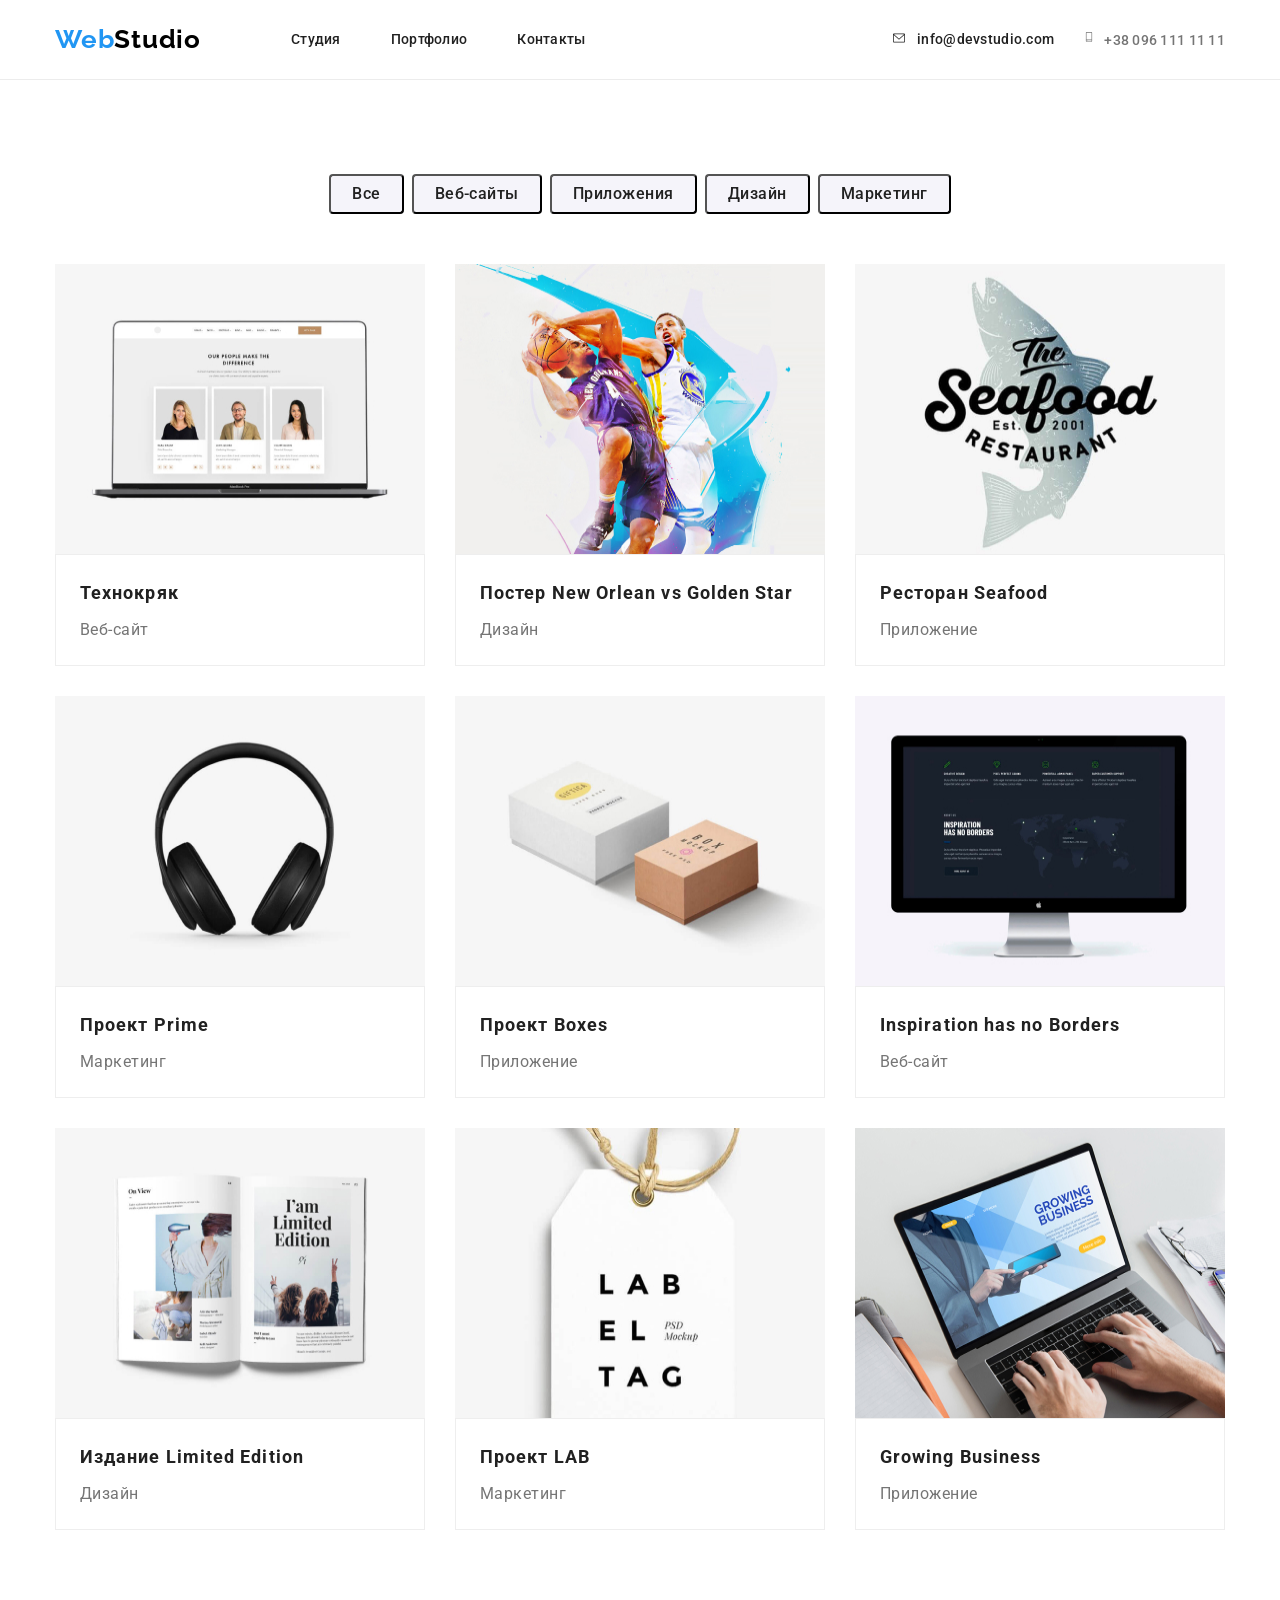
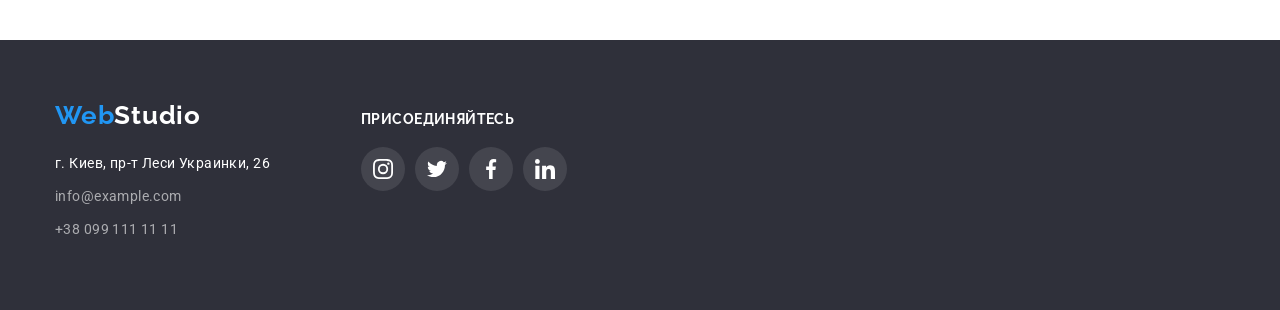
==== commit 2dc7df1d: "goit-markup-hw-04 draft draft" ====
--- a/portfolio.html
+++ b/portfolio.html
@@ -44,7 +44,7 @@
         </nav>
         <ul class="header-cnt list">
           <li class="header-cnt-item">
-            <a class="header-mail header-link-current link" href="mailto:info@devstudio.com"
+            <a class="header-mail link" href="mailto:info@devstudio.com"
               ><svg class="hd-icon-ml" width="16" height="12">
                 <use href="./images/icons/symbol-defs.svg#hd-envelope"></use></svg
               >info@devstudio.com</a
--- a/scc/styles.css
+++ b/scc/styles.css
@@ -89,8 +89,8 @@
 */ 
 
 .header {
-    /* padding-top: 24px;
-    padding-bottom: 24px; */
+    padding-top: 24px;
+    padding-bottom: 24px;
     border-bottom-width: 1px;
     border-bottom-style: solid;
     border-bottom-color: #ECECEC;
@@ -132,6 +132,12 @@
     justify-content: center;
     gap: 30px; 
     /* outline: 5px solid red; */
+}
+
+
+.ml {
+    width: 161px;
+    /* height: 16; */
 }
 
 .header-link,
@@ -169,15 +175,14 @@
 
 .header-link:hover,
 .header-link:focus, 
+.header-mail:hover,
+.header-mail:focus,
 .header-phone:hover,
 .header-phone:focus  {
     color: var(--accent-cl);
     --color1: var(--accent-cl);
 }
 
-.header-link-current {
-    color: var(--accent-cl);
-}
 
 .header-phone {
     padding-top: 32px;
@@ -189,11 +194,11 @@
     color: var(--secondary-cl);
 }
 
-.header-mail {
+/* .header-mail {
     margin-right: 50px;
 
-       /* outline: 5px solid blue; */
-}
+       outline: 5px solid blue;
+} */
 
 /* 
      MAIN
@@ -201,13 +206,6 @@
 Hero section
 =================
 */ 
-
-/* .hero {
-    padding-top: 200px;
-    padding-bottom: 200px;   
-
-    background-color: var(--dark-bg-cl);         
-} */
 
 .hero { 
     max-width: 1600px;
@@ -480,41 +478,16 @@
     align-items: center;
     justify-content:space-between; 
     gap: 30px;
-    /* background-color: var(--light-bg-cl); */
-
+    
     /* outline: 2px solid red; */
 }
 
-
 .cl-link { 
+    display: inline-block;
     max-width: 170px;
     height: 90px;
     margin-bottom: 0;
     padding-bottom: 0; 
-
-    /* width: 170px;
-    height: 92px; */
-    /* fill: currentColor; */
-
-    /* border-top: 1px solid #AFB1B8;
-    border-right: 1px solid #AFB1B8;
-    border-bottom: 1px solid #AFB1B8;
-    border-left: 1px solid #AFB1B8;
-    border-radius: 4px; */
-    /* background-color: #E5E5E5;   */
-
-    /* outline: 2px solid purple; */
-    /* cursor: pointer; */
-
-    /* outline:5px solid green; */
-}
-
-
-.cl-icon {
-    display: inline-block;
-    width: 170px;
-    height: 92px;
-    /* fill: currentColor; */  
 
     border-top: 1px solid #AFB1B8;
     border-right: 1px solid #AFB1B8;
@@ -522,30 +495,34 @@
     border-left: 1px solid #AFB1B8;
     border-radius: 4px;
     /* background-color: #E5E5E5;   */
+
+    /* outline: 2px solid purple; */
+    /* cursor: pointer; */  
+}
+
+.cl-icon {
+    /* display: inline-block; */
+    width: 170px;
+    height: 92px;
+    
+    /* background-color: #E5E5E5;   */
     /* outline: 6px solid purple; */
+   
     --color3: #afb1b8;
-    cursor: pointer;
-  
-}
-
-
-.cl-icon:hover,
-.cl-icon:focus
+    cursor: pointer;   
+}
+
+
+.cl-link:hover,
+.cl-link:focus
 {
     border: 1px solid #2196F3;
      --color5:var(--accent-cl);
     --color3:var(--accent-cl);  
 }
 
-/* .client-item:hover,
-.client-item:focus
-{
-    border: 1px solid #2196F3;
-
-} */
-
-.cl-icon:hover .cl-icon, 
-.cl-icon:focus .cl-icon {
+.cl-link:hover .cl-icon, 
+.cl-link:focus .cl-icon {
     --color5:var(--accent-cl);
     --color3:var(--accent-cl); 
 } 
